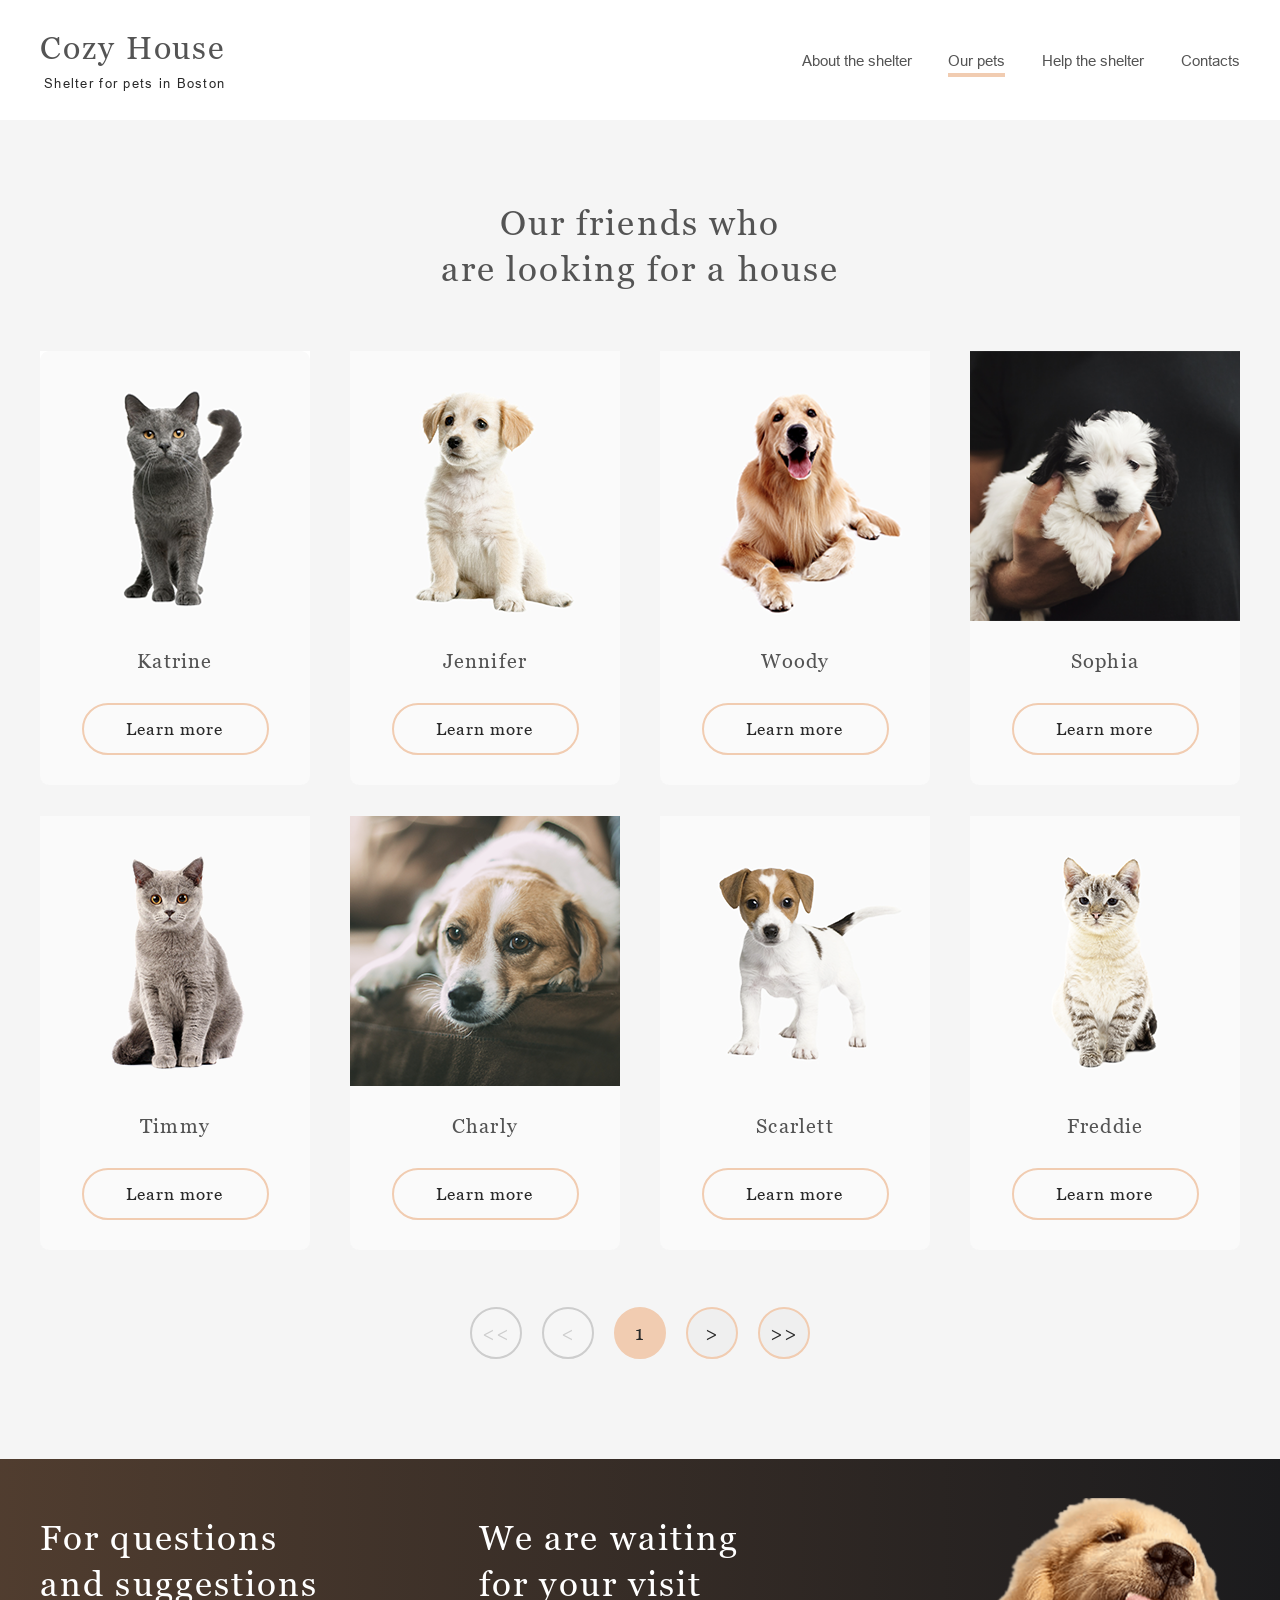
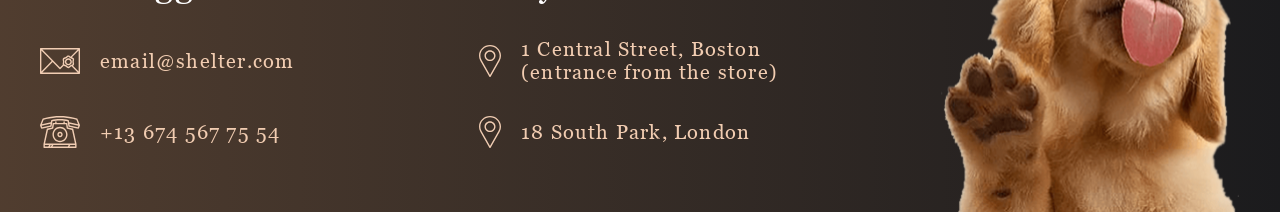
==== shelter/pets/index.html @ fe22a8f8 "feat: add our pets page" ====
<!DOCTYPE html>
<html lang="en">
<head>
    <meta charset="UTF-8">
    <meta http-equiv="X-UA-Compatible" content="IE=edge">
    <link rel="icon" type="image/png" sizes="32x32" href="../assets/favicons/favicon-16x16.png">
    <link rel="icon" type="image/png" sizes="16x16" href="../assets/favicons/favicon-32x32.png">
    <meta name="viewport" content="width=device-width, initial-scale=1.0">
    <link rel="stylesheet" href="../style.css">
    <title>Pets</title>
</head>
<body class="our-pets" id="our-pets">
    <header class="header">
        <div class="header__content container flex">
            <div class="header__logo">
                <a class="header__logotitle clr-dark--l"  href="../index.html">Cozy House</a>
                <span class="header__logosubtitle clr-dark--3xl">Shelter for pets in Boston</span>
            </div>
            <nav class="header__navcontainer flex">
                <ul class="header__navlist">
                    <li><a class="header__navitem clr-dark--l" href="../index.html">About the shelter</a></li>
                    <li><a class="header__navitem clr-dark--l active" href="index.html">Our pets</a></li>
                    <li><a class="header__navitem clr-dark--l" href="../index.html#help">Help the shelter</a></li>
                    <li><a class="header__navitem clr-dark--l" href="#contacts">Contacts</a></li>
                </ul>
            </nav>
            <button class="header__burger header__burger--hiden">
                <span class="header__burger-line"></span>
            </button>
        </div>
    </header>
    <main>
        <section class="pets">
            <div class="pets__container container">
                <h1 class="section__title pets-h2">Our friends who are&nbsp;looking for a house</h1>
                <div class="pets__slider">
                    <div class="pets__item">
                        <div class="pets__pic pets-pic-1"></div>
                        <div class="pets__content">
                            <h3 class="pets__title">Katrine</h3>
                            <a class="pets__btn" href="">Learn more</a>
                        </div>
                    </div>
                    <div class="pets__item">
                        <div class="pets__pic pets-pic-2"></div>
                        <div class="pets__content">
                            <h3 class="pets__title">Jennifer</h3>
                            <a class="pets__btn" href="">Learn more</a>
                        </div>
                    </div>
                    <div class="pets__item">
                        <div class="pets__pic pets-pic-3"></div>
                        <div class="pets__content">
                            <h3 class="pets__title">Woody</h3>
                            <a class="pets__btn" href="">Learn more</a>
                        </div>
                    </div>
                    <div class="pets__item">
                        <div class="pets__pic pets-pic-4"></div>
                        <div class="pets__content">
                            <h3 class="pets__title">Sophia</h3>
                            <a class="pets__btn" href="">Learn more</a>
                        </div>
                    </div>
                    <div class="pets__item">
                        <div class="pets__pic pets-pic-5"></div>
                        <div class="pets__content">
                            <h3 class="pets__title">Timmy</h3>
                            <a class="pets__btn" href="">Learn more</a>
                        </div>
                    </div>
                    <div class="pets__item">
                        <div class="pets__pic pets-pic-6"></div>
                        <div class="pets__content">
                            <h3 class="pets__title">Charly</h3>
                            <a class="pets__btn" href="">Learn more</a>
                        </div>
                    </div>
                    <div class="pets__item">
                        <div class="pets__pic pets-pic-7"></div>
                        <div class="pets__content">
                            <h3 class="pets__title">Scarlett</h3>
                            <a class="pets__btn" href="">Learn more</a>
                        </div>
                    </div>
                    <div class="pets__item">
                        <div class="pets__pic pets-pic-8"></div>
                        <div class="pets__content">
                            <h3 class="pets__title">Freddie</h3>
                            <a class="pets__btn" href="">Learn more</a>
                        </div>
                    </div>
                </div>
                <!-- end slider -->
                <div class="our-pets__slider__btns">
                    <button disabled class="slider__btn slider__btn--left">
                        &lt;&lt;
                    </button>
                    <button disabled class="slider__btn slider__btn--left">
                        &lt;
                    </button>
                    <button class="slider__btn slider__btn-center">
                       1
                    </button>
                    <button class="slider__btn slider__btn-right">
                       >
                    </button>
                    <button class="slider__btn slider__btn-right">
                        >>
                    </button>
                </div>
            </div>
        </section>
    </main>
    <footer id="contacts" class="footer">
        <div class="footer__container container">
            <div class="footer__contacts">
                <h2 class="section__title footer__title">For questions and suggestions</h2>
                <div class="footer__contactbox">
                    <img class="footer__icon" src="../assets/img/icon-email.svg" alt="">
                    <a class="footer__contact" href="mailto:email@shelter.com">email@shelter.com</a>
                </div>
                <div class="footer__contactbox">
                    <img class="footer__icon" src="../assets/img/icon-phone.svg" alt="">
                    <a class="footer__contact" href="tel:+136745677554">+13 674 567 75 54</a>
                </div>
            </div>
            <div class="footer__locations">
                <h2 class="section__title footer__title footer__locations-title">We are waiting for your visit</h2>
                <div class="footer__contactbox-locations">
                    <img class="footer__geoicon" src="../assets/img/icon-marker.svg" alt="">
                    <a class="footer__contact" target="_blank" href="https://goo.gl/maps/grsjUHvar33ihyu58">1 Central Street,
                        Boston (entrance&nbsp;from&nbsp;the store)</a>
                </div>
                <div class="footer__contactbox-locations">
                    <img class="footer__geoicon" src="../assets/img/icon-marker.svg" alt="">
                    <a class="footer__contact" target="_blank" href="https://goo.gl/maps/rsrkUraGzK2MXSgx6">18 South Park,
                        London</a>
                </div>
            </div>
            <img class="footer__dog" src="../assets/img/footer-puppy.png" alt="">
        </div>
    </footer>
</body>
</html>
---- shelter/style.css ----
/* ------------------- */
/* Custom properties   */
/* ------------------- */

:root {
  /* colors */
  --clr-dark: 230 35% 7%;
  --clr-light: 231 77% 90%;
  --color-light-xl: 0 0% 100%;
  --color-light-l: 0 0% 96%;
  --color-light-s: 0 0% 98%;
  --color-dark-s: 0 0% 80%;
  --color-dark-m: 0 0% 70%;
  --color-dark-l: 0 0% 33%;
  --color-dark-xl: 0 0% 30%;
  --color-dark-2xl: 0 0% 27%;
  --color-dark-3xl: 0 0% 16%;
  --color-primary: 25, 69%, 82%;
  --color-primary-light: 25 93% 88%;
  /* font-sizes */
  --fs-900: 2.75rem;
  --fs-800: 2.18rem;
  --fs-700: 1.5rem;
  --fs-600: 1.43rem;
  --fs-500: 0.93rem;
  --fs-400: 0.75rem;
  /* font-families */
  --ff-serif: "Georgia", serif;
  --ff-sans-serif: "Arial", sans-serif;
}

@media (min-width: 35em) {
  :root {
    --fs-800: 5rem;
    --fs-700: 2.5rem;
    --fs-600: 1.5rem;
    --fs-400: 1rem;
  }
}

@media (min-width: 45em) {
  :root {
    /* font-sizes */
    --fs-800: 6.25rem;
    --fs-700: 3.5rem;
    --fs-600: 2rem;
    --fs-400: 1.125rem;
  }
}

/* ------------------- */
/* Reset               */
/* ------------------- */

* {
  box-sizing: border-box;
  margin: 0;
  padding: 0;
}

html {
  scroll-behavior: smooth;
}

/* ------------------- */
/* Utility classes     */
/* ------------------- */

/* general */
.flex {
  display: flex;
  gap: var(--gap, 1rem);
}

.grid {
  display: grid;
  gap: var(--gap, 1rem);
}

.grid-container {
  display: grid;
  row-gap: 1rem;
  text-align: center;
  place-items: center;
  grid-template-columns: minmax(1rem, 1fr);
}

.container {
  /* padding-inline: 2.4em;
    margin-inline: auto;
    max-width: 80rem; */
  max-width: 1280px;
  margin: 0 auto;
  padding: 0 40px;
  overflow: hidden;
}

.btn {
  width: 207px;
  height: 52px;
  background: hsl(var(--color-primary));
  border-radius: 100px;
  font-family: var(--ff-serif);
  font-size: 17px;
  line-height: 130%;
  font-weight: 400;
  font-style: normal;
  letter-spacing: 0.06em;
  color: hsl(var(--color-dark-3xl));
  display: flex;
  align-items: center;
  justify-content: center;
  cursor: pointer;
  transition: all 0.5s ease;
}

.section__title {
  font-family: var(--ff-serif);
  font-size: 35px;
  line-height: 130%;
  font-weight: 400;
  font-style: normal;
  /* display: flex; */
  align-items: center;
  text-align: center;
  letter-spacing: 0.06em;
  color: hsl(var(--color-dark-l));
}

/* typography */
@font-face {
  font-family: Arial;
  font-display: swap;
  src: url(assets/fonts/arial/arial-regular.ttf);
  font-weight: 400;
  font-style: normal;
}

@font-face {
  font-family: Georgia;
  font-display: swap;
  src: url(assets/fonts/georgia/georgia-regular.ttf);
  font-weight: 400;
  font-style: normal;
}

a {
  text-decoration: none;
  cursor: pointer;
  color: inherit;
}

li {
  list-style: none;
}

.ff-main {
  font-family: var(--ff-normal);
}

.ff-tarif-header {
  font-family: var(--ff-tarif-header);
}

.ff-tarif-option {
  font-family: var(--ff-tarif-option);
}

.letter-spacing-1 {
  letter-spacing: 4.75px;
}

.letter-spacing-2 {
  letter-spacing: 2.7px;
}

.letter-spacing-3 {
  letter-spacing: 2.35px;
}

.uppercase {
  text-transform: uppercase;
}

.fs-900 {
  font-size: var(--fs-900);
}

.fs-800 {
  font-size: var(--fs-800);
}

.fs-700 {
  font-size: var(--fs-700);
}

.fs-600 {
  font-size: var(--fs-600);
}

.fs-500 {
  font-size: var(--fs-500);
}

.fs-400 {
  font-size: var(--fs-400);
}

.fw-bold {
  font-weight: var(--fw-bold);
}

.fw-medium {
  font-weight: var(--fw-medium);
}

.clr-primary {
  color: hsl(var(--color-primary));
}

.clr-dark--l {
  color: hsl(var(--color-dark-l));
}
.clr-dark--3xl {
  color: hsl(var(--color-dark-3xl));
}
.clr-light--xl {
  color: hsl(var(--color-light-xl));
}

.clr-dark--s {
  color: hsl(var(--color-dark-s));
}

.clr-light--s {
  color: hsl(var(--color-light-s));
}

.no-scroll {
  height: 100vh;
  overflow: hidden;
}

/* header */
.header {
  content: "";
  position: absolute;
  top: 0;
  width: 100%;
  margin-top: 30px;
}
.header__background {
  display: flex;
}
.header__logo {
  display: flex;
  flex-direction: column;
}
.header__logotitle {
  font-family: var(--ff-serif);
  line-height: 2.2rem;
  font-size: 2rem;
  line-height: 110%;
  font-weight: 400;
  font-style: normal;
  letter-spacing: 0.06em;
}

.header__logosubtitle {
  line-height: 1.06rem;
  font-family: var(--ff-sans-serif);
  font-size: 0.8rem;
  font-weight: 400;
  font-style: normal;
  letter-spacing: 0.1em;
  margin: 10px 0 0 4px;
}

.header__content {
  justify-content: space-between;
  display: flex;
}

.header__navcontainer {
  align-items: center;
}

.header__navlist {
  list-style-type: none;
  display: flex;
  gap: 2.3rem;
}

.header__navitem {
  font-family: "Arial";
  line-height: 160%;
  font-weight: 400;
  font-size: 15px;
  font-style: normal;
}

.header__navitem:hover {
  cursor: pointer;
  color: hsl(var(--color-light-s));
}

.header__navitem.active,
.header__navitem:focus {
  border-bottom: 4px solid hsl(var(--color-primary));
  outline: none;
  color: hsl(var(--color-light-s));
  padding-bottom: 4px;
}

.header__navitem:hover {
  cursor: pointer;
}

.header__navitem--disabled {
  pointer-events: none;
  cursor: default;
}

/* header-pets */

.header-pets {
  padding-top: 30px;
  padding-bottom: 26px;
}

.header__burger {
  position: absolute;
  width: 30px;
  height: 30px;
  top: 15px;
  right: 44px;
  padding: 0;
  border: none;
  -webkit-box-sizing: border-box;
  box-sizing: border-box;
  outline: none;
  cursor: pointer;
  background-color: transparent;
  z-index: 3;
  transition: all 2s;
}
.header__burger-line {
  position: relative;
  display: block;
  width: 30px;
  height: 2px;
  background-color: #f1cdb3;
  transition: all 2s;
}
.header__burger::before {
  position: absolute;
  display: block;
  content: "";
  background-color: #f1cdb3;
  width: 30px;
  height: 2px;
  top: 4px;
  transition: all 2s;
}
.header__burger::after {
  position: absolute;
  display: block;
  content: "";
  background-color: #f1cdb3;
  width: 30px;
  height: 2px;
  bottom: 4px;
  transition: all 2s;
}
.header__burger.is-active {
  transform: rotate(90deg) translateY(1px);
  transition: all 2s;
}

.header__burger--hiden {
  display: none;
}

.pets__all {
  display: flex;
  align-items: center;
  justify-content: center;
  column-gap: 90px;
}
.pets__label {
  display: flex;
  align-items: center;
  flex-direction: column;
}
.pets__img {
  flex: 1 1 auto;
  position: relative;
  overflow: hidden;
  width: 270px;
  height: 270px;
}

.pets__img img {
  width: 100%;
  position: relative;
  border-radius: 9px 9px 0px 0px;
  transition: all 0.5s ease;
}

/* hero */
.hero {
  /* height: 816px; */
  align-items: end;
  justify-content: space-between;
  background:
    url(assets/img/noise_transparent.png),
    radial-gradient(100% 215.42% at 0% 0%, #5b483a 0%, #262425 100%), #211f20;
}

.hero__content {
  color: hsl(var(--clr-light));
  /* align-items: center; */
  display: flex;
  gap: 1.5rem;
}

.hero__img {
  margin-top: 180px;
  background-image: url(assets/img/start-screen-puppy.png);
  object-fit: cover;
  height: 728px;
  width: 698px;
  background-repeat: no-repeat;
  background-size: cover;
  /* background-position: bottom right; */
  object-position: bottom;
  background-size: 100% 100%;
  z-index: 2;
}
.hero__text {
  width: 40%;
  margin-top: 300px;
}

.hero__text_flow * {
  margin-top: 2.65rem;
}
.hero__text__title {
  font-family: var(--ff-serif);
  font-size: 44px;
  line-height: 130%;
  font-weight: 400;
  font-style: normal;
  width: 70%;
  display: flex;
  align-items: center;
  color: hsl(var(--color-light-xl));
}

.btn__hero {
  cursor: pointer;
  transition: all 0.5s ease-in-out;
}

.btn__hero:hover {
  background: hsl(var(--color-primary-light));
  color: hsl(var(--color-dark-3xl));
}

.hero__text__description {
  font-family: "Arial";
  font-size: 15px;
  line-height: 160%;
  font-weight: 400;
  font-style: normal;
  display: flex;
  align-items: center;
  color: var(--color-dark-s);
  margin-top: 42px;
  padding-right: 10px;
}
/* about */

.about__container {
  display: flex;
  justify-content: center;
  align-items: center;
  padding-top: 80px;
  padding-bottom: 100px;
  gap: 7.5rem;
  /* padding-left: 9.5%; */
  max-width: 1200px;
  margin: 0 auto;
}

.about__img__box {
  width: 300px;
  height: 408px;
  /* margin-right: 7.9%; */
}

.about__img {
  background-image: url(assets/img/about-pets.png);
  background-repeat: no-repeat;
  background-size: cover;
  background-position: center center;
  display: inline-block;
  max-height: 100%;
  max-width: 100%;
  height: 100%;
  width: 100%;
  opacity: 1;
  vertical-align: middle;
}

.about__content {
  width: 38%;
}
.about__title {
  font-family: var(--ff-serif);
  font-size: 35px;
  line-height: 130%;
  font-weight: 400;
  font-style: normal;
  display: flex;
  align-items: center;
  text-align: left;
  letter-spacing: 0.06em;
  color: var(--color-dark-l);
  width: 78%;
}
.about__text {
  font-family: "Arial";
  font-size: 15px;
  line-height: 160%;
  font-weight: 400;
  font-style: normal;
  display: flex;
  align-items: center;
  color: hsl(var(--color-dark-xl));
  margin-top: 26px;
  /* width: 77%; */
}

/* pets */
.pets {
  background: hsl(var(--color-light-l));
}

.pets-h2 {
  width: 35%;
  margin-bottom: 40px;
}

.pets__container {
  display: flex;
  flex-direction: column;
  position: relative;
  padding-top: 80px;
  padding-bottom: 100px;
  align-items: center;
  max-width: 1280px;
  margin: 0 auto;
}

.slider__wrapper {
  width: 92.8%;
  width: 990px;
  /* margin: 0 20px; */
  overflow: hidden;
}

.pets__slider {
  display: flex;
  align-items: center;
  justify-content: start;
  width: 100%;
  /* padding: 40px 0 60px; */
  gap: 71px;
  position: relative;
  /* left: -1060px; */
}

.pets__btns_container {
  max-width: 1200px;
  position: relative;
}

.pets__slider__btns {
  display: -webkit-box;
  display: -ms-flexbox;
  display: flex;
  -webkit-box-align: center;
  -ms-flex-align: center;
  align-items: center;
  -webkit-box-pack: justify;
  -ms-flex-pack: justify;
  justify-content: space-between;
  position: absolute;
  /* top: 422px;
    left: calc(50% - 591px); */
  z-index: 0;
  left: 50%;
  top: 51%;
  transform: translate(-50%, -50%);
  width: 94%;
}

.slider__btn {
  width: 52px;
  height: 52px;
  border-radius: 50%;
  border: 2px solid hsl(var(--color-primary));
  cursor: pointer;
  display: -webkit-box;
  display: -ms-flexbox;
  display: flex;
  -webkit-box-align: center;
  -ms-flex-align: center;
  align-items: center;
  -webkit-box-pack: center;
  -ms-flex-pack: center;
  justify-content: center;
  -webkit-transition: all 0.2s ease;
  transition: all 0.2s ease;
}

.slider__btn-right img {
  transform: rotate(180deg);
}

.pets__item {
  display: flex;
  flex-direction: column;
  align-items: center;
  background: hsl(var(--color-light-s));
  border-radius: 9px;
  margin: 20px 0;
  padding-bottom: 30px;
  transition: all 0.5s ease;
}

.pets__item:hover {
  box-shadow: 0px 2px 35px 14px rgba(13, 13, 13, 0.04);
  transform: scale(1.06);
  cursor: pointer;
}

@keyframes move-right {
  from {
    left: -990px;
  }
  to {
    left: -1980px;
  }
}

.transition-right {
  animation-name: move-right;
  animation-duration: 1s;
}

@keyframes move-left {
  from {
    left: -990px;
  }
  to {
    left: -0px;
  }
}

.transition-left {
  animation-name: move-left;
  animation-duration: 1s;
}
/* .pets__pic {
    width: 270px;
    height: 270px;
    border-radius: 9px 9px 0px 0px;
} */
.pets__pic {
  flex: 1 1 auto;
  position: relative;
  overflow: hidden;
  width: 270px;
  height: 270px;
}
.pets__content {
  display: flex;
  flex-direction: column;
  align-items: center;
}

.pets__title {
  font-family: var(--ff-serif);
  font-size: 20px;
  line-height: 23px;
  font-weight: 400;
  font-style: normal;
  display: flex;
  align-items: center;
  text-align: center;
  letter-spacing: 0.06em;
  color: hsl(var(--color-dark-l));
  margin: 29px 0 30px;
}
.pets-pic-1 {
  background-image: url(assets/img/pets/katrine.png);
}

.pets-pic-2 {
  background-image: url(assets/img/pets/jennifer.png);
}

.pets-pic-3 {
  background-image: url(assets/img/pets/woody.png);
}

.pets-pic-4 {
  background-position: 50% 50%;
  background-size: cover;
  background-image: url(assets/img/pets/sophia.png);
}

.pets-pic-5 {
  background-image: url(assets/img/pets/timmy.png);
}

.pets-pic-6 {
  background-image: url(assets/img/pets/charly.png);
}

.pets-pic-7 {
  background-image: url(assets/img/pets/scarlett.png);
}

.pets-pic-8 {
  background-image: url(assets/img/pets/freddie.png);
}
.pets__btn {
  display: flex;
  align-items: center;
  padding: 15px 42px;
  width: 187px;
  height: 52px;
  border: 2px solid hsl(var(--color-primary));
  border-radius: 100px;
  font-family: var(--ff-serif);
  font-size: 17px;
  line-height: 130%;
  font-weight: 400;
  font-style: normal;
  letter-spacing: 0.06em;
  color: hsl(var(--color-dark-3xl));
  background: transparent;
}

.pets__btn:hover {
  background: hsl(var(--color-primary-light));
  color: hsl(var(--color-dark-3xl));
  border-color: hsl(var(--color-primary-light));
}

.slider__btn:hover {
  background: hsl(var(--color-primary-light));
  color: hsl(var(--color-dark-3xl));
  border-color: hsl(var(--color-primary-light));
}

.btn__pets:hover {
  background: hsl(var(--color-primary-light));
  color: hsl(var(--color-dark-3xl));
}

.btn__pets {
  width: 261px;
  height: 52px;
  border: none;
  margin-top: 40px;
  transition: all 0.5s ease;
}

/* help */

.help__container {
  display: flex;
  flex-direction: column;
  align-items: center;
  padding-top: 81px;
  padding-bottom: 44px;
}

.help__title {
  width: 36%;
}
.help__icons {
  display: flex;
  align-items: center;
  justify-content: center;
  flex-wrap: wrap;
  /* gap: 55px 120px; */
  padding-top: 59px;
  max-width: 1200px;
}

.help__item {
  display: flex;
  flex-direction: column;
  align-items: center;
  margin-right: 60px;
  margin-left: 60px;
  margin-bottom: 55px;
}

.help__text {
  font-family: var(--ff-serif);
  font-size: 20px;
  line-height: 115%;
  font-weight: 400;
  font-style: normal;
  display: flex;
  align-items: center;
  text-align: center;
  letter-spacing: 0.06em;
  color: hsl(var(--color-dark-l));
  margin-top: 30px;
}

/* donations */
.donation {
  background: hsl(var(--color-light-l));
}
.donation__container {
  gap: 2rem;
  padding-top: 80px;
  padding-bottom: 102px;
  width: 80%;
  display: flex;
  align-items: center;
}
.donation__img__box {
  width: 502px;
  height: 261px;
  margin-left: 1rem;
}

.donation__img {
  background-image: url(assets/img/donation-dog.png);
  background-repeat: no-repeat;
  background-size: cover;
  background-position: center center;
  /* display: inline-block; */
  max-height: 100%;
  max-width: 100%;
  height: 100%;
  width: 100%;
  opacity: 1;
  vertical-align: middle;
}

.donation__content {
  max-width: 40%;
}

.donation__title {
  text-align: left;
}

.donation__subtitle {
  font-family: var(--ff-serif);
  font-size: 15px;
  line-height: 110%;
  font-weight: 400;
  font-style: normal;
  display: flex;
  align-items: center;
  margin-top: 1.1rem;
  letter-spacing: 0.06em;
  color: hsl(var(--color-dark-l));
}

.donation__description {
  font-family: var(--ff-sans-serif);
  font-style: italic;
  font-weight: 400;
  font-size: 12px;
  line-height: 18px;
  display: flex;
  align-items: center;
  color: hsl(var(--color-dark-m));
}

.donation__bank {
  display: flex;
  align-items: center;
  margin: 20px 0;
  padding: 10px 15px;
  background: hsl(var(--color-primary));
  border-radius: 9px;
  width: 349px;
  font-family: var(--ff-serif);
  font-size: 20px;
  line-height: 115%;
  font-weight: 400;
  font-style: normal;
  letter-spacing: 0.06em;
  color: hsl(var(--color-dark-l));
}

.donation__bank a {
  color: hsl(var(--color-dark-l));
  padding-left: 14px;
}
/* footer */

.footer {
  width: 100%;
  background-image:
    linear-gradient(to right, hsla(25, 26%, 25%, 1), hsla(240, 4%, 11%, 1)),
    url(assets/img/footer-background.png);
  background-repeat: no-repeat;
  background-size: cover;
  background-position: center center;
}

.footer__container {
  display: flex;
  justify-content: space-between;
  padding-top: 39px;
  padding-bottom: 0;
  flex-wrap: wrap;
}

.footer__title {
  color: hsl(var(--color-light-xl));
  text-align: left;
  margin-top: 17px;
}

.footer__contactbox {
  margin: 41px 0 44px;
  display: flex;
  align-items: center;
}

.footer__contacts {
  /* margin-top: 41px; */
  margin-bottom: 27px;
}

.footer__contactbox {
  margin: 39px 0 34px;
  display: flex;
  align-items: center;
}
.footer__locations {
  margin-bottom: 32px;
  display: flex;
  align-items: flex-start;
  flex-direction: column;
}

.footer__contactbox-locations {
  display: flex;
  align-items: center;
}
/* .footer__contactbox-locations {
    margin-top: 15px;
    margin-bottom: 15px;
} */
.footer__contactbox {
  margin: 39px 0 34px;
  display: flex;
  align-items: center;
}
.footer__locations {
  width: 302px;
}

.footer__icon {
  width: 40px;
}

.footer__contact {
  font-family: var(--ff-serif);
  font-size: 20px;
  line-height: 115%;
  letter-spacing: 0.06em;
  font-weight: 400;
  font-style: normal;
  color: hsl(var(--color-primary));
  margin-left: 20px;
}

.footer__geoicon {
  width: 22px;
}

.footer__contacts {
  width: 280px;
}

.footer__locations-title {
  margin-bottom: 32px;
}

.footer__contactbox-locations {
  margin-bottom: 32px;
}
/* -------- */
/* our-pets */
/* -------- */
.our-pets .pets {
  margin-top: 120px;
}

.our-pets .pets__slider {
  padding: 0;
  flex-wrap: wrap;
  gap: 11px 40px;
  max-width: 1200px;
}
.our-pets .pets__item {
  margin: 20px 0 0 0;
  padding-bottom: 30px;
}

.our-pets__slider__btns {
  display: -webkit-box;
  display: -ms-flexbox;
  display: flex;
  margin: 0 auto;
  width: 340px;
  -webkit-box-pack: justify;
  -ms-flex-pack: justify;
  justify-content: space-between;
  margin-top: 57px;
}

.our-pets .slider__btn {
  font-family: var(--ff-serif);
  font-style: normal;
  font-weight: 400;
  font-size: 20px;
  line-height: 115%;
  display: flex;
  align-items: center;
  text-align: center;
  letter-spacing: 0.06em;
  color: hsl(var(--color-dark-s));
}

.our-pets .slider__btn-first--left {
  border: 2px solid var(--color-dark-s);
}

.our-pets .slider__btn {
  font-family: "Georgia";
  font-style: normal;
  font-weight: 400;
  font-size: 20px;
  line-height: 115%;
  display: flex;
  align-items: center;
  text-align: center;
  letter-spacing: 0.06em;
  color: hsl(var(--color-dark-s));
}

.our-pets .slider__btn--left {
  border: 2px solid hsl(var(--color-dark-s));
}

.our-pets .slider__btn-center {
  background: hsl(var(--color-primary));
  color: hsl(var(--color-dark-3xl));
}

.our-pets .slider__btn-right {
  color: hsl(var(--color-dark-3xl));
}

.our-pets .header__navitem {
  color: hsl(var(--color-dark-l));
}
.our-pets .header__navitem:hover {
  color: hsl(var(--color-dark-3xl));
}
.our-pets .header__content {
  padding-bottom: 30px;
}
.our-pets .header__burger-line,
.our-pets .header__burger::before,
.our-pets .header__burger::after {
  background-color: #000;
}

.our-pets .pets__item {
  margin-bottom: 0;
  padding-bottom: 30px;
}

.slider__btn--left:disabled {
  color: #cdcdcd;
  cursor: unset;
  background: #f6f6f6;
  border: 2px solid #cdcdcd;
}
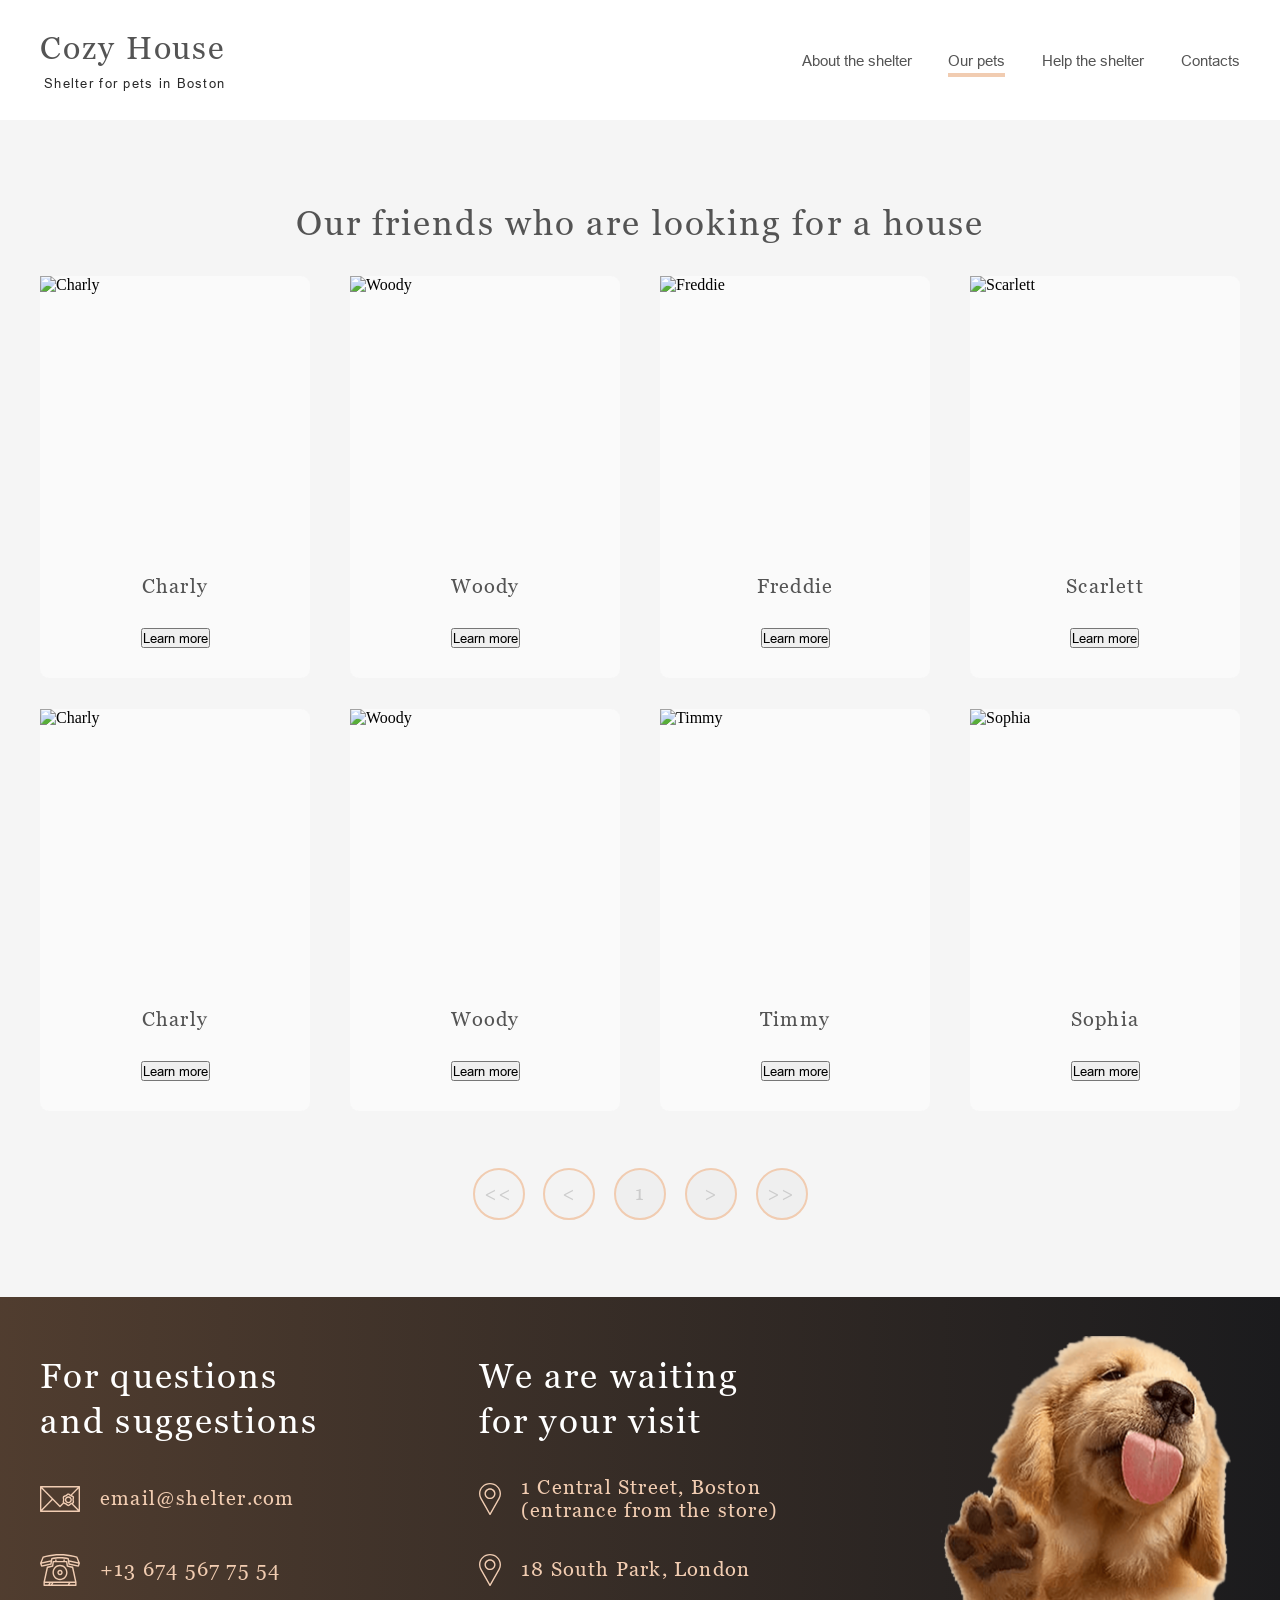
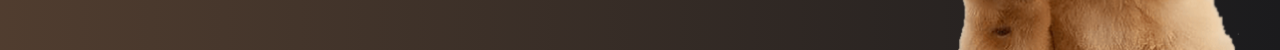
==== commit 83bf701b: "feat: add slider and pagination" ====
--- a/shelter/pets/index.html
+++ b/shelter/pets/index.html
@@ -1,145 +1,218 @@
-<!DOCTYPE html>
+<!doctype html>
 <html lang="en">
-<head>
-    <meta charset="UTF-8">
-    <meta http-equiv="X-UA-Compatible" content="IE=edge">
-    <link rel="icon" type="image/png" sizes="32x32" href="../assets/favicons/favicon-16x16.png">
-    <link rel="icon" type="image/png" sizes="16x16" href="../assets/favicons/favicon-32x32.png">
-    <meta name="viewport" content="width=device-width, initial-scale=1.0">
-    <link rel="stylesheet" href="../style.css">
+  <head>
+    <meta charset="UTF-8" />
+    <meta http-equiv="X-UA-Compatible" content="IE=edge" />
+    <link
+      rel="icon"
+      type="image/png"
+      sizes="32x32"
+      href="../assets/favicons/favicon-16x16.png"
+    />
+    <link
+      rel="icon"
+      type="image/png"
+      sizes="16x16"
+      href="../assets/favicons/favicon-32x32.png"
+    />
+    <meta name="viewport" content="width=device-width, initial-scale=1.0" />
+    <link rel="stylesheet" href="../style.css" />
+    <script src="../js/app.js" defer></script>
+    <script src="../js/pets.js" defer></script>
     <title>Pets</title>
-</head>
-<body class="our-pets" id="our-pets">
+  </head>
+  <body class="our-pets" id="our-pets">
     <header class="header">
-        <div class="header__content container flex">
-            <div class="header__logo">
-                <a class="header__logotitle clr-dark--l"  href="../index.html">Cozy House</a>
-                <span class="header__logosubtitle clr-dark--3xl">Shelter for pets in Boston</span>
-            </div>
-            <nav class="header__navcontainer flex">
-                <ul class="header__navlist">
-                    <li><a class="header__navitem clr-dark--l" href="../index.html">About the shelter</a></li>
-                    <li><a class="header__navitem clr-dark--l active" href="index.html">Our pets</a></li>
-                    <li><a class="header__navitem clr-dark--l" href="../index.html#help">Help the shelter</a></li>
-                    <li><a class="header__navitem clr-dark--l" href="#contacts">Contacts</a></li>
-                </ul>
-            </nav>
-            <button class="header__burger header__burger--hiden">
-                <span class="header__burger-line"></span>
-            </button>
-        </div>
+      <div class="header__content container flex">
+        <div class="header__logo">
+          <a class="header__logotitle clr-dark--l" href="../index.html">
+            Cozy House
+          </a>
+          <span class="header__logosubtitle clr-dark--3xl">
+            Shelter for pets in Boston
+          </span>
+        </div>
+
+        <div class="header__background">
+          <nav class="header__navcontainer flex">
+            <ul class="header__navlist">
+              <li>
+                <a class="header__navitem clr-dark--l" href="../index.html">
+                  About the shelter
+                </a>
+              </li>
+
+              <li>
+                <a
+                  class="header__navitem clr-dark--l active no-click"
+                  href="index.html"
+                >
+                  Our pets
+                </a>
+              </li>
+
+              <li>
+                <a
+                  class="header__navitem clr-dark--l"
+                  href="../index.html#help"
+                >
+                  Help the shelter
+                </a>
+              </li>
+
+              <li>
+                <a class="header__navitem clr-dark--l" href="#contacts">
+                  Contacts
+                </a>
+              </li>
+            </ul>
+          </nav>
+        </div>
+
+        <button class="header__burger">
+          <span class="header__burger-line"></span>
+        </button>
+      </div>
     </header>
     <main>
-        <section class="pets">
-            <div class="pets__container container">
-                <h1 class="section__title pets-h2">Our friends who are&nbsp;looking for a house</h1>
-                <div class="pets__slider">
-                    <div class="pets__item">
-                        <div class="pets__pic pets-pic-1"></div>
-                        <div class="pets__content">
-                            <h3 class="pets__title">Katrine</h3>
-                            <a class="pets__btn" href="">Learn more</a>
-                        </div>
-                    </div>
-                    <div class="pets__item">
-                        <div class="pets__pic pets-pic-2"></div>
-                        <div class="pets__content">
-                            <h3 class="pets__title">Jennifer</h3>
-                            <a class="pets__btn" href="">Learn more</a>
-                        </div>
-                    </div>
-                    <div class="pets__item">
-                        <div class="pets__pic pets-pic-3"></div>
-                        <div class="pets__content">
-                            <h3 class="pets__title">Woody</h3>
-                            <a class="pets__btn" href="">Learn more</a>
-                        </div>
-                    </div>
-                    <div class="pets__item">
-                        <div class="pets__pic pets-pic-4"></div>
-                        <div class="pets__content">
-                            <h3 class="pets__title">Sophia</h3>
-                            <a class="pets__btn" href="">Learn more</a>
-                        </div>
-                    </div>
-                    <div class="pets__item">
-                        <div class="pets__pic pets-pic-5"></div>
-                        <div class="pets__content">
-                            <h3 class="pets__title">Timmy</h3>
-                            <a class="pets__btn" href="">Learn more</a>
-                        </div>
-                    </div>
-                    <div class="pets__item">
-                        <div class="pets__pic pets-pic-6"></div>
-                        <div class="pets__content">
-                            <h3 class="pets__title">Charly</h3>
-                            <a class="pets__btn" href="">Learn more</a>
-                        </div>
-                    </div>
-                    <div class="pets__item">
-                        <div class="pets__pic pets-pic-7"></div>
-                        <div class="pets__content">
-                            <h3 class="pets__title">Scarlett</h3>
-                            <a class="pets__btn" href="">Learn more</a>
-                        </div>
-                    </div>
-                    <div class="pets__item">
-                        <div class="pets__pic pets-pic-8"></div>
-                        <div class="pets__content">
-                            <h3 class="pets__title">Freddie</h3>
-                            <a class="pets__btn" href="">Learn more</a>
-                        </div>
-                    </div>
-                </div>
-                <!-- end slider -->
-                <div class="our-pets__slider__btns">
-                    <button disabled class="slider__btn slider__btn--left">
-                        &lt;&lt;
-                    </button>
-                    <button disabled class="slider__btn slider__btn--left">
-                        &lt;
-                    </button>
-                    <button class="slider__btn slider__btn-center">
-                       1
-                    </button>
-                    <button class="slider__btn slider__btn-right">
-                       >
-                    </button>
-                    <button class="slider__btn slider__btn-right">
-                        >>
-                    </button>
-                </div>
-            </div>
-        </section>
+      <section class="pets">
+        <div class="pets__container container">
+          <h1 class="section__title pets-h2">
+            Our friends who are&nbsp;looking for a house
+          </h1>
+          <div class="pets__slider">
+            <div class="pets__item">
+              <div class="pets__pic pets-pic-1"></div>
+              <div class="pets__content">
+                <p class="pets__title">Katrine</p>
+                <a class="pets__btn" href="">Learn more</a>
+              </div>
+            </div>
+            <div class="pets__item">
+              <div class="pets__pic pets-pic-2"></div>
+              <div class="pets__content">
+                <p class="pets__title">Jennifer</p>
+                <a class="pets__btn" href="">Learn more</a>
+              </div>
+            </div>
+            <div class="pets__item">
+              <div class="pets__pic pets-pic-3"></div>
+              <div class="pets__content">
+                <p class="pets__title">Woody</p>
+                <a class="pets__btn" href="">Learn more</a>
+              </div>
+            </div>
+            <div class="pets__item">
+              <div class="pets__pic pets-pic-4"></div>
+              <div class="pets__content">
+                <p class="pets__title">Sophia</p>
+                <a class="pets__btn" href="">Learn more</a>
+              </div>
+            </div>
+            <div class="pets__item">
+              <div class="pets__pic pets-pic-5"></div>
+              <div class="pets__content">
+                <p class="pets__title">Timmy</p>
+                <a class="pets__btn" href="">Learn more</a>
+              </div>
+            </div>
+            <div class="pets__item">
+              <div class="pets__pic pets-pic-6"></div>
+              <div class="pets__content">
+                <p class="pets__title">Charly</p>
+                <a class="pets__btn" href="">Learn more</a>
+              </div>
+            </div>
+            <div class="pets__item">
+              <div class="pets__pic pets-pic-7"></div>
+              <div class="pets__content">
+                <p class="pets__title">Scarlett</p>
+                <a class="pets__btn" href="">Learn more</a>
+              </div>
+            </div>
+            <div class="pets__item">
+              <div class="pets__pic pets-pic-8"></div>
+              <div class="pets__content">
+                <p class="pets__title">Freddie</p>
+                <a class="pets__btn" href="">Learn more</a>
+              </div>
+            </div>
+          </div>
+          <!-- end slider -->
+          <div class="our-pets__slider__btns">
+            <button class="slider__btn first">&lt;&lt;</button>
+
+            <button class="slider__btn prev">&lt;</button>
+
+            <button class="slider__btn current">1</button>
+
+            <button class="slider__btn next">&gt;</button>
+
+            <button class="slider__btn last">&gt;&gt;</button>
+          </div>
+        </div>
+      </section>
     </main>
     <footer id="contacts" class="footer">
-        <div class="footer__container container">
-            <div class="footer__contacts">
-                <h2 class="section__title footer__title">For questions and suggestions</h2>
-                <div class="footer__contactbox">
-                    <img class="footer__icon" src="../assets/img/icon-email.svg" alt="">
-                    <a class="footer__contact" href="mailto:email@shelter.com">email@shelter.com</a>
-                </div>
-                <div class="footer__contactbox">
-                    <img class="footer__icon" src="../assets/img/icon-phone.svg" alt="">
-                    <a class="footer__contact" href="tel:+136745677554">+13 674 567 75 54</a>
-                </div>
-            </div>
-            <div class="footer__locations">
-                <h2 class="section__title footer__title footer__locations-title">We are waiting for your visit</h2>
-                <div class="footer__contactbox-locations">
-                    <img class="footer__geoicon" src="../assets/img/icon-marker.svg" alt="">
-                    <a class="footer__contact" target="_blank" href="https://goo.gl/maps/grsjUHvar33ihyu58">1 Central Street,
-                        Boston (entrance&nbsp;from&nbsp;the store)</a>
-                </div>
-                <div class="footer__contactbox-locations">
-                    <img class="footer__geoicon" src="../assets/img/icon-marker.svg" alt="">
-                    <a class="footer__contact" target="_blank" href="https://goo.gl/maps/rsrkUraGzK2MXSgx6">18 South Park,
-                        London</a>
-                </div>
-            </div>
-            <img class="footer__dog" src="../assets/img/footer-puppy.png" alt="">
-        </div>
+      <div class="footer__container container">
+        <div class="footer__contacts">
+          <h2 class="section__title footer__title">
+            For questions and suggestions
+          </h2>
+          <div class="footer__contactbox">
+            <img
+              class="footer__icon"
+              src="../assets/img/icon-email.svg"
+              alt=""
+            />
+            <a class="footer__contact" href="mailto:email@shelter.com"
+              >email@shelter.com</a
+            >
+          </div>
+          <div class="footer__contactbox">
+            <img
+              class="footer__icon"
+              src="../assets/img/icon-phone.svg"
+              alt=""
+            />
+            <a class="footer__contact" href="tel:+136745677554"
+              >+13 674 567 75 54</a
+            >
+          </div>
+        </div>
+        <div class="footer__locations">
+          <h2 class="section__title footer__title footer__locations-title">
+            We are waiting for your visit
+          </h2>
+          <div class="footer__contactbox-locations">
+            <img
+              class="footer__geoicon"
+              src="../assets/img/icon-marker.svg"
+              alt=""
+            />
+            <a
+              class="footer__contact"
+              target="_blank"
+              href="https://goo.gl/maps/grsjUHvar33ihyu58"
+              >1 Central Street, Boston (entrance&nbsp;from&nbsp;the store)</a
+            >
+          </div>
+          <div class="footer__contactbox-locations">
+            <img
+              class="footer__geoicon"
+              src="../assets/img/icon-marker.svg"
+              alt=""
+            />
+            <a
+              class="footer__contact"
+              target="_blank"
+              href="https://goo.gl/maps/rsrkUraGzK2MXSgx6"
+              >18 South Park, London</a
+            >
+          </div>
+        </div>
+        <img class="footer__dog" src="../assets/img/footer-puppy.png" alt="" />
+      </div>
     </footer>
-</body>
-</html>+  </body>
+</html>
--- a/shelter/style.css
+++ b/shelter/style.css
@@ -327,8 +327,8 @@
   padding-top: 30px;
   padding-bottom: 26px;
 }
-
 .header__burger {
+  display: none;
   position: absolute;
   width: 30px;
   height: 30px;
@@ -336,13 +336,9 @@
   right: 44px;
   padding: 0;
   border: none;
-  -webkit-box-sizing: border-box;
-  box-sizing: border-box;
-  outline: none;
+  background: transparent;
   cursor: pointer;
-  background-color: transparent;
-  z-index: 3;
-  transition: all 2s;
+  z-index: 5;
 }
 .header__burger-line {
   position: relative;
@@ -377,34 +373,51 @@
   transition: all 2s;
 }
 
-.header__burger--hiden {
-  display: none;
-}
-
-.pets__all {
-  display: flex;
-  align-items: center;
-  justify-content: center;
-  column-gap: 90px;
-}
-.pets__label {
-  display: flex;
-  align-items: center;
-  flex-direction: column;
-}
-.pets__img {
-  flex: 1 1 auto;
-  position: relative;
-  overflow: hidden;
-  width: 270px;
-  height: 270px;
-}
-
-.pets__img img {
-  width: 100%;
-  position: relative;
-  border-radius: 9px 9px 0px 0px;
-  transition: all 0.5s ease;
+@media (width: 767px) {
+  .header__content {
+    width: 99%;
+  }
+}
+@media (max-width: 767px) {
+  .header__burger {
+    display: block;
+  }
+  body {
+    overflow-x: hidden;
+  }
+  .header__navlist {
+    display: flex;
+    width: 90%;
+    height: 50%;
+    margin: 0 auto;
+    text-align: center;
+    flex-direction: column;
+    padding-top: 114px;
+    gap: 2.5rem;
+  }
+
+  .header__navcontainer {
+    align-items: center;
+    background: #292929;
+    position: fixed;
+    width: 320px;
+    top: 0;
+    left: 100%;
+    bottom: 0;
+    z-index: 3;
+    transform: translateX(0);
+    transition: all 2s;
+  }
+
+  .header__navcontainer-open {
+    transform: translateX(-100%);
+  }
+  /* .header__content {
+    width: 94%;
+  } */
+  .header__navitem {
+    font-size: 32px;
+  }
 }
 
 /* hero */
@@ -479,6 +492,81 @@
   margin-top: 42px;
   padding-right: 10px;
 }
+
+@media (max-width: 70rem) {
+  .hero__content {
+    flex-direction: column;
+    align-items: center;
+  }
+  .hero__img {
+    height: 593px;
+    width: 569px;
+    margin-top: 77px;
+    align-self: flex-end;
+  }
+  .hero__text_flow * {
+    margin-top: 2.5rem;
+  }
+  .hero__text {
+    width: 65%;
+    margin-top: 111px;
+    display: flex;
+    flex-direction: column;
+  }
+  .btn__hero {
+    align-self: center;
+  }
+  .hero__text__description {
+    padding-right: 0;
+  }
+}
+@media (max-width: 768px) {
+  .container {
+    padding: 0 30px;
+  }
+}
+@media (max-width: 40rem) {
+  .container {
+    padding: 0 10px;
+  }
+  .hero__content {
+    gap: 6.71rem;
+  }
+  .hero__text {
+    align-items: center;
+    width: 100%;
+    margin-top: 111px;
+  }
+  .hero__text__title {
+    font-size: 1.8rem;
+    text-align: center;
+    line-height: 32.5px;
+  }
+  .hero__text_flow * {
+    margin-top: 2.5rem;
+  }
+  .hero__text__description {
+    padding-right: 0;
+    text-align: center;
+  }
+  .hero__img {
+    height: 271px;
+    width: 260px;
+    margin-top: 0;
+    align-self: flex-end;
+    margin-left: 37px;
+    align-self: auto;
+  }
+
+  @media (max-width: 325px) {
+    .header__content {
+      padding: 0 20px;
+    }
+    .header__burger {
+      right: 20px;
+    }
+  }
+}
 /* about */
 
 .about__container {
@@ -542,6 +630,54 @@
   /* width: 77%; */
 }
 
+@media (max-width: 70rem) {
+  .about__container {
+    flex-direction: column;
+    gap: 4.8rem;
+    /* padding-left: 0; */
+  }
+  .about__img__box {
+    order: 2;
+    margin-right: 0;
+  }
+
+  .about__content {
+    order: 1;
+    width: 61%;
+  }
+
+  .about__title {
+    width: 90%;
+  }
+  .about__text {
+    width: 100%;
+  }
+}
+
+@media (max-width: 40rem) {
+  .about__title {
+    font-size: 1.56rem;
+    text-align: center;
+    width: 100%;
+  }
+  .about__container {
+    padding-top: 45px;
+    padding-bottom: 45px;
+    gap: 2.3rem;
+  }
+  .about__content {
+    order: 1;
+    width: 90%;
+  }
+  .about__text {
+    text-align: justify;
+    margin-top: 23px;
+  }
+  .about__img__box {
+    width: 260px;
+    height: 353.6px;
+  }
+}
 /* pets */
 .pets {
   background: hsl(var(--color-light-l));
@@ -646,6 +782,31 @@
   cursor: pointer;
 }
 
+.pets__all {
+  display: flex;
+  align-items: center;
+  justify-content: center;
+  column-gap: 90px;
+}
+.pets__label {
+  display: flex;
+  align-items: center;
+  flex-direction: column;
+}
+.pets__img {
+  flex: 1 1 auto;
+  position: relative;
+  overflow: hidden;
+  width: 270px;
+  height: 270px;
+}
+
+.pets__img img {
+  width: 100%;
+  position: relative;
+  border-radius: 9px 9px 0px 0px;
+  transition: all 0.5s ease;
+}
 @keyframes move-right {
   from {
     left: -990px;
@@ -704,7 +865,50 @@
   color: hsl(var(--color-dark-l));
   margin: 29px 0 30px;
 }
-.pets-pic-1 {
+
+.slider__wrapper {
+  overflow: hidden;
+}
+
+.pets__slider {
+  display: flex;
+}
+
+.pets__all {
+  min-width: 100%;
+  display: flex;
+  gap: 30px;
+}
+
+.transition-right {
+  animation: moveRight 0.5s;
+}
+
+.transition-left {
+  animation: moveLeft 0.5s;
+}
+
+@keyframes moveRight {
+  from {
+    transform: translateX(0);
+  }
+
+  to {
+    transform: translateX(-100%);
+  }
+}
+
+@keyframes moveLeft {
+  from {
+    transform: translateX(0);
+  }
+
+  to {
+    transform: translateX(100%);
+  }
+}
+
+/* .pets-pic-1 {
   background-image: url(assets/img/pets/katrine.png);
 }
 
@@ -779,8 +983,76 @@
   margin-top: 40px;
   transition: all 0.5s ease;
 }
-
+@media (max-width: 1120px) {
+  .slider__wrapper {
+    width: 580px;
+  }
+}
+@media (max-width: 639px) {
+  .slider__wrapper {
+    width: 300px;
+  }
+}
+@media (max-width: 1120px) {
+  .pets__slider {
+    column-gap: 40px;
+  }
+  .pets__all {
+    column-gap: 40px;
+  }
+}
+@media (max-width: 639px) {
+  .pets__slider {
+    left: -310px;
+    padding: 0 15px;
+  }
+}
+@media (max-width: 70rem) {
+  .pets__item:nth-last-child(1) {
+    display: none;
+  }
+
+  .pets__slider__btns {
+    width: 93%;
+    top: 52%;
+  }
+  .pets-h2 {
+    width: 65%;
+  }
+}
+
+@media (max-width: 40rem) {
+  .pets-h2 {
+    margin-bottom: 20px;
+  }
+  .pets__container {
+    padding-top: 40px;
+    padding-bottom: 40px;
+  }
+  .section__title {
+    font-size: 25px;
+  }
+  .pets__item:nth-last-child(2) {
+    display: none;
+  }
+
+  .pets__slider__btns {
+    width: 57%;
+    top: 80%;
+  }
+  .pets-h2 {
+    width: 100%;
+  }
+
+  .btn__pets {
+    margin-top: 98px;
+  }
+} */
 /* help */
+.no-click {
+  pointer-events: none;
+  cursor: default;
+}
 
 .help__container {
   display: flex;
@@ -824,6 +1096,49 @@
   letter-spacing: 0.06em;
   color: hsl(var(--color-dark-l));
   margin-top: 30px;
+}
+
+@media (max-width: 70rem) {
+  .help__item {
+    width: 170px;
+    margin-right: 30px;
+    margin-left: 30px;
+  }
+  .help__title {
+    width: 50%;
+  }
+}
+
+@media (max-width: 40rem) {
+  .help__title {
+    width: 75%;
+    line-height: 32.5px;
+  }
+  .help__container {
+    padding-top: 44px;
+    padding-bottom: 12px;
+  }
+  .help__item {
+    width: 139px;
+    margin: 0;
+    margin-bottom: 30px;
+  }
+  .help__item img {
+    width: 50px;
+    height: 50px;
+    margin-bottom: 16px;
+  }
+  .help__text {
+    font-size: 15px;
+    line-height: 110%;
+    letter-spacing: 0.06em;
+    margin-top: 5px;
+  }
+
+  .help__icons {
+    padding-top: 40px;
+    justify-content: space-between;
+  }
 }
 
 /* donations */
@@ -911,6 +1226,59 @@
   color: hsl(var(--color-dark-l));
   padding-left: 14px;
 }
+
+@media (max-width: 60rem) {
+  .donation__container {
+    flex-direction: column;
+    gap: 3.78rem;
+    padding-bottom: 99px;
+  }
+  .donation__content {
+    order: 1;
+    max-width: 68%;
+  }
+  .donation__img__box {
+    order: 2;
+    margin-left: 0;
+  }
+  .donation__subtitle {
+    margin-top: 1.4rem;
+  }
+}
+
+@media (max-width: 40rem) {
+  .donation__container {
+    gap: 3rem;
+    padding-top: 40px;
+    padding-bottom: 40px;
+    width: 92%;
+  }
+  .donation__img__box {
+    width: 252px;
+    height: 132px;
+    margin: 0 auto;
+  }
+  .donation__content {
+    max-width: 100%;
+  }
+
+  .donation__bank {
+    margin: 22px 0;
+    padding: 9px 15px;
+    width: 281px;
+    font-size: 15px;
+    margin-left: -4px;
+  }
+
+  .donation__subtitle {
+    width: 100%;
+    letter-spacing: 0;
+  }
+
+  .donation__title {
+    text-align: center;
+  }
+}
 /* footer */
 
 .footer {
@@ -964,6 +1332,7 @@
   display: flex;
   align-items: center;
 }
+
 /* .footer__contactbox-locations {
     margin-top: 15px;
     margin-bottom: 15px;
@@ -1007,6 +1376,106 @@
 .footer__contactbox-locations {
   margin-bottom: 32px;
 }
+
+@media (max-width: 60rem) {
+  .footer__container {
+    width: 91%;
+    padding-top: 13px;
+  }
+  .footer__dog {
+    padding-top: 21px;
+    margin: 0 auto;
+  }
+  .footer__contactbox {
+    margin: 39px 0 34px;
+    display: flex;
+    align-items: center;
+  }
+  .footer__title {
+    color: hsl(var(--color-light-xl));
+    text-align: left;
+    margin-top: 17px;
+    margin-bottom: 32px;
+  }
+  .footer__locations {
+    margin: -1px 0 12px;
+    display: flex;
+    align-items: start;
+    flex-direction: column;
+  }
+  .footer__contactbox-locations {
+    display: flex;
+    align-items: center;
+    margin-bottom: 33px;
+  }
+  .footer__contacts {
+    margin-top: 0px;
+    margin-bottom: 12px;
+  }
+}
+
+@media (max-width: 40rem) {
+  .footer__container {
+    width: 100%;
+    padding-top: 12px;
+    flex-direction: column;
+    align-items: center;
+  }
+  .footer__title {
+    text-align: center;
+    margin-top: 9px;
+    margin-bottom: 26px;
+  }
+
+  .footer__contacts {
+    display: flex;
+    flex-direction: column;
+    align-items: center;
+  }
+  .footer__contactbox {
+    margin-top: 15px;
+    margin-bottom: 23px;
+  }
+  .footer__contacts {
+    margin-top: 10px;
+    margin-bottom: 10px;
+    width: 100%;
+  }
+  .footer__contactbox-locations {
+    margin-top: 10px;
+    margin-bottom: 28px;
+  }
+  .footer__contactbox-locations {
+    /* margin-top: 10px;
+    margin-bottom: 10px; */
+    width: 100%;
+  }
+  .footer__locations {
+    display: flex;
+    flex-direction: column;
+    align-items: flex-start;
+  }
+  .footer__locations {
+    margin-top: -1px;
+    margin: -2px 0 13px;
+  }
+
+  .footer__locations-title {
+    width: 85%;
+    align-self: center;
+  }
+
+  .footer__dog {
+    padding-top: 0px;
+    width: 260px;
+    height: 269px;
+  }
+  .footer__contactbox-locations {
+    margin-top: 11px;
+    margin-bottom: 29px;
+    width: 100%;
+  }
+}
 /* -------- */
 /* our-pets */
 /* -------- */
@@ -1106,3 +1575,77 @@
   background: #f6f6f6;
   border: 2px solid #cdcdcd;
 }
+
+@media (max-width: 70rem) {
+  .our-pets .pets-h2 {
+    width: 62%;
+    margin-bottom: 14px;
+  }
+
+  .our-pets .pets__item:nth-last-child(2) {
+    display: none;
+  }
+  .our-pets .pets__item:nth-last-child(1) {
+    display: none;
+    background: red;
+  }
+
+  .our-pets__slider__btns {
+    margin-top: 39px;
+  }
+
+  .our-pets .pets__container {
+    padding-bottom: 74px;
+  }
+}
+
+@media (max-width: 768rem) {
+  .our-pets .pets-h2 {
+    width: 65%;
+    margin-bottom: 10px;
+  }
+
+  .our-pets__slider__btns {
+    max-width: 335px;
+  }
+  .our-pets .pets__container {
+    padding-bottom: 77px;
+  }
+  .our-pets .pets__slider {
+    justify-content: center;
+  }
+}
+
+@media (max-width: 40rem) {
+  .our-pets .pets-h2 {
+    width: 96%;
+    margin-bottom: 10px;
+  }
+  .our-pets .pets__slider {
+    left: 0;
+  }
+
+  .our-pets .pets__item {
+    margin: 34px 0 0 0;
+    padding-bottom: 16px;
+  }
+
+  .our-pets .pets__item:nth-last-child(3) {
+    display: none;
+  }
+  .our-pets .pets__item:nth-last-child(4) {
+    display: none;
+  }
+  .our-pets .pets__item:nth-last-child(5) {
+    display: none;
+  }
+  .our-pets__slider__btns {
+    max-width: 300px;
+  }
+  .our-pets .pets__container {
+    padding-bottom: 42px;
+  }
+  .our-pets__slider__btns {
+    margin-top: 55px;
+  }
+}
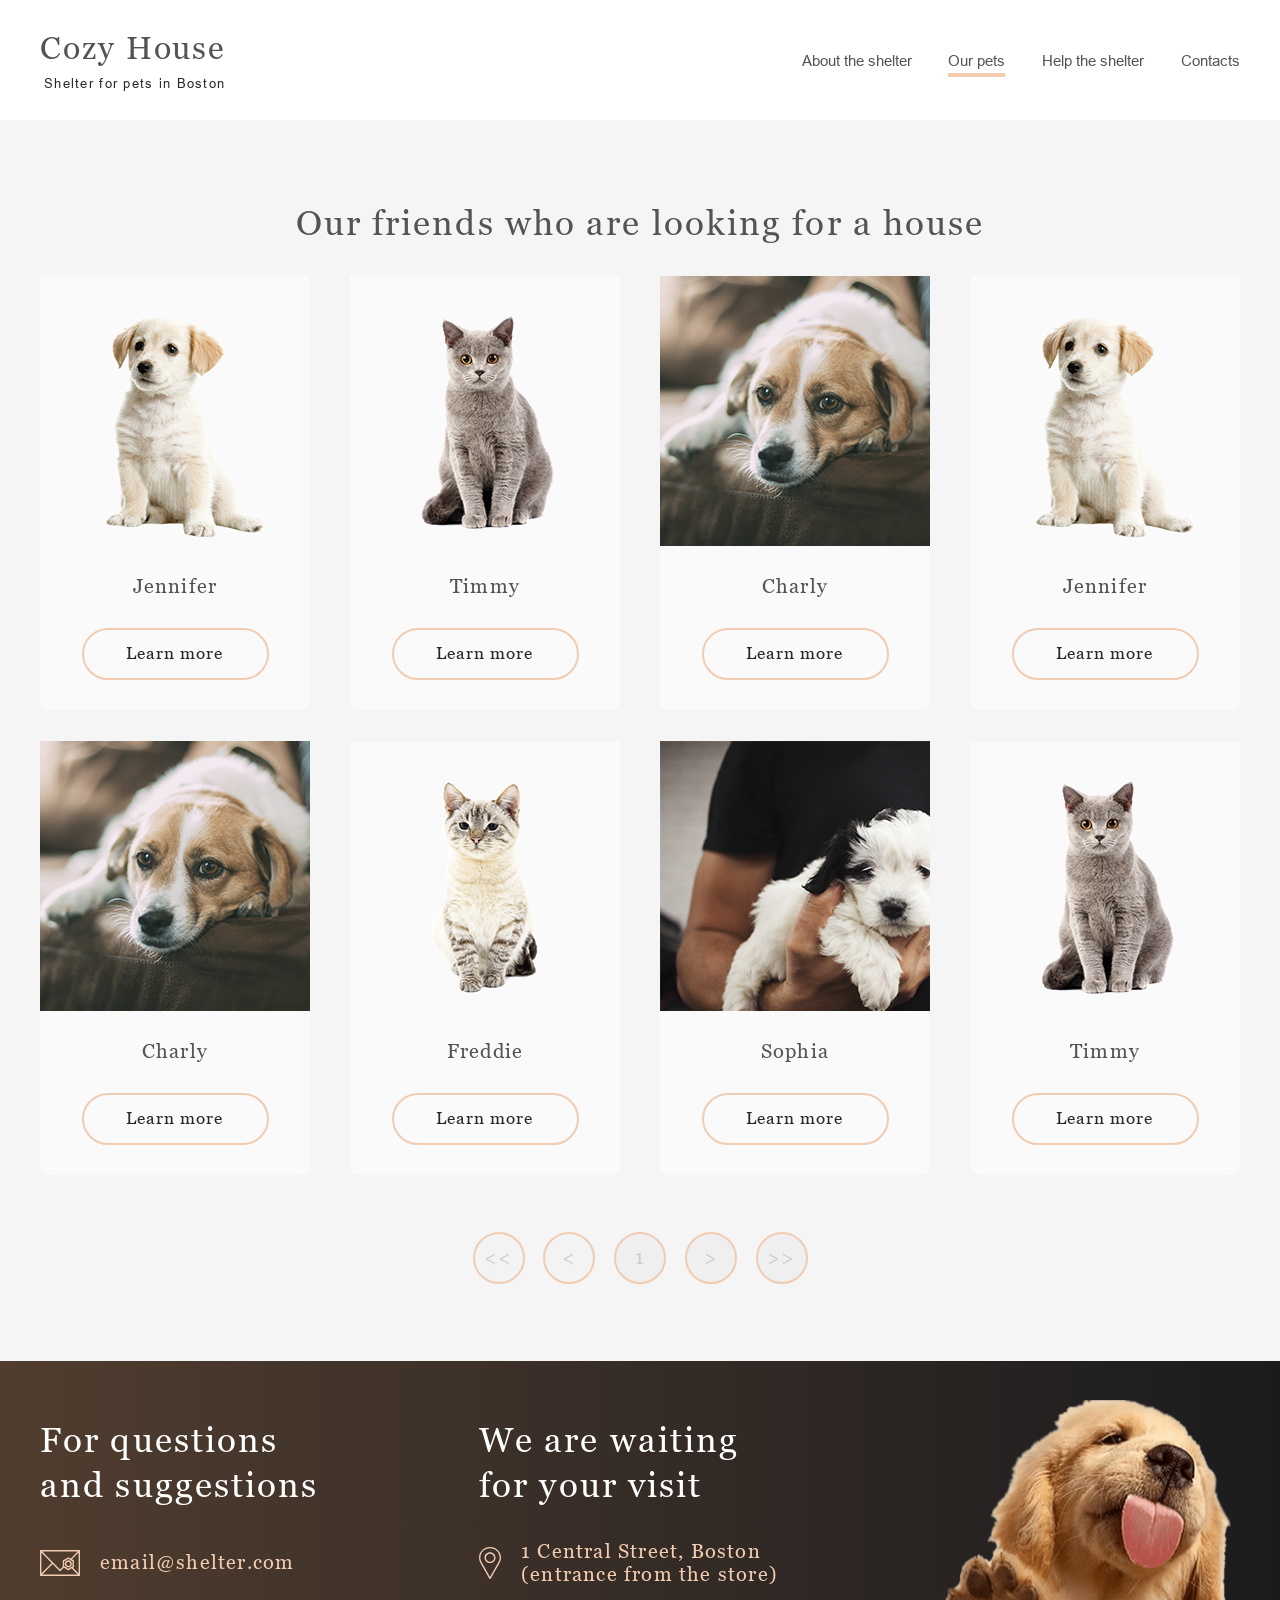
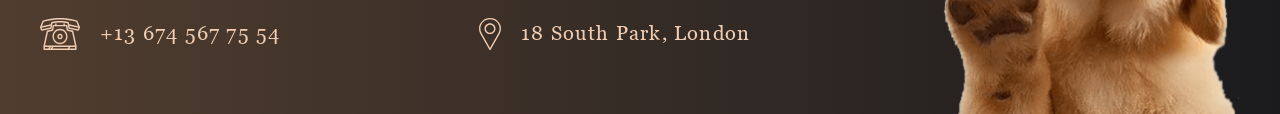
==== commit 67364453: "fix: img src slider" ====
--- a/shelter/pets/index.html
+++ b/shelter/pets/index.html
@@ -19,6 +19,7 @@
     <link rel="stylesheet" href="../style.css" />
     <script src="../js/app.js" defer></script>
     <script src="../js/pets.js" defer></script>
+    <script src="../js/modal.js" defer></script>
     <title>Pets</title>
   </head>
   <body class="our-pets" id="our-pets">
@@ -214,5 +215,24 @@
         <img class="footer__dog" src="../assets/img/footer-puppy.png" alt="" />
       </div>
     </footer>
+    <div class="modal">
+      <div class="modal__wrapper">
+        <button class="modal__close">&#10005;</button>
+
+        <div class="modal__content">
+          <div class="modal__img"></div>
+
+          <div class="modal__info">
+            <h3 class="modal__title"></h3>
+
+            <h4 class="modal__subtitle"></h4>
+
+            <p class="modal__description"></p>
+
+            <ul class="modal__list"></ul>
+          </div>
+        </div>
+      </div>
+    </div>
   </body>
 </html>
--- a/shelter/style.css
+++ b/shelter/style.css
@@ -807,33 +807,7 @@
   border-radius: 9px 9px 0px 0px;
   transition: all 0.5s ease;
 }
-@keyframes move-right {
-  from {
-    left: -990px;
-  }
-  to {
-    left: -1980px;
-  }
-}
-
-.transition-right {
-  animation-name: move-right;
-  animation-duration: 1s;
-}
-
-@keyframes move-left {
-  from {
-    left: -990px;
-  }
-  to {
-    left: -0px;
-  }
-}
-
-.transition-left {
-  animation-name: move-left;
-  animation-duration: 1s;
-}
+
 /* .pets__pic {
     width: 270px;
     height: 270px;
@@ -888,59 +862,6 @@
   animation: moveLeft 0.5s;
 }
 
-@keyframes moveRight {
-  from {
-    transform: translateX(0);
-  }
-
-  to {
-    transform: translateX(-100%);
-  }
-}
-
-@keyframes moveLeft {
-  from {
-    transform: translateX(0);
-  }
-
-  to {
-    transform: translateX(100%);
-  }
-}
-
-/* .pets-pic-1 {
-  background-image: url(assets/img/pets/katrine.png);
-}
-
-.pets-pic-2 {
-  background-image: url(assets/img/pets/jennifer.png);
-}
-
-.pets-pic-3 {
-  background-image: url(assets/img/pets/woody.png);
-}
-
-.pets-pic-4 {
-  background-position: 50% 50%;
-  background-size: cover;
-  background-image: url(assets/img/pets/sophia.png);
-}
-
-.pets-pic-5 {
-  background-image: url(assets/img/pets/timmy.png);
-}
-
-.pets-pic-6 {
-  background-image: url(assets/img/pets/charly.png);
-}
-
-.pets-pic-7 {
-  background-image: url(assets/img/pets/scarlett.png);
-}
-
-.pets-pic-8 {
-  background-image: url(assets/img/pets/freddie.png);
-}
 .pets__btn {
   display: flex;
   align-items: center;
@@ -964,6 +885,60 @@
   color: hsl(var(--color-dark-3xl));
   border-color: hsl(var(--color-primary-light));
 }
+@keyframes moveRight {
+  from {
+    transform: translateX(0);
+  }
+
+  to {
+    transform: translateX(-100%);
+  }
+}
+
+@keyframes moveLeft {
+  from {
+    transform: translateX(0);
+  }
+
+  to {
+    transform: translateX(100%);
+  }
+}
+
+/* .pets-pic-1 {
+  background-image: url(assets/img/pets/katrine.png);
+}
+
+.pets-pic-2 {
+  background-image: url(assets/img/pets/jennifer.png);
+}
+
+.pets-pic-3 {
+  background-image: url(assets/img/pets/woody.png);
+}
+
+.pets-pic-4 {
+  background-position: 50% 50%;
+  background-size: cover;
+  background-image: url(assets/img/pets/sophia.png);
+}
+
+.pets-pic-5 {
+  background-image: url(assets/img/pets/timmy.png);
+}
+
+.pets-pic-6 {
+  background-image: url(assets/img/pets/charly.png);
+}
+
+.pets-pic-7 {
+  background-image: url(assets/img/pets/scarlett.png);
+}
+
+.pets-pic-8 {
+  background-image: url(assets/img/pets/freddie.png);
+}
+
 
 .slider__btn:hover {
   background: hsl(var(--color-primary-light));
@@ -1649,3 +1624,223 @@
     margin-top: 55px;
   }
 }
+
+.modal {
+  position: fixed;
+  inset: 0;
+
+  display: flex;
+  justify-content: center;
+  align-items: center;
+
+  background: rgba(41, 41, 41, 0.6);
+
+  opacity: 0;
+  visibility: hidden;
+
+  transition: 0.3s;
+
+  z-index: 100;
+}
+
+.modal.active {
+  opacity: 1;
+  visibility: visible;
+}
+
+.modal__wrapper {
+  position: relative;
+
+  width: 900px;
+  height: 500px;
+
+  background: #fafafa;
+
+  border-radius: 9px;
+
+  overflow: visible;
+}
+
+.modal__content {
+  display: flex;
+
+  width: 100%;
+  height: 100%;
+}
+
+.modal__img {
+  width: 500px;
+  flex-shrink: 0;
+}
+
+.modal__img img {
+  width: 100%;
+  height: 100%;
+
+  object-fit: cover;
+
+  display: block;
+
+  border-radius: 9px 0 0 9px;
+}
+
+.modal__info {
+  padding: 50px 20px 20px 29px;
+
+  display: flex;
+  flex-direction: column;
+}
+
+.modal__title {
+  margin: 0;
+
+  font-family: Georgia;
+
+  font-size: 35px;
+
+  font-weight: 400;
+
+  letter-spacing: 0.06em;
+}
+
+.modal__subtitle {
+  margin: 10px 0 40px;
+
+  font-family: Georgia;
+
+  font-size: 20px;
+
+  font-weight: 400;
+
+  letter-spacing: 0.06em;
+}
+
+.modal__description {
+  margin: 0 0 40px;
+
+  font-family: Georgia;
+
+  font-size: 15px;
+
+  line-height: 17px;
+
+  letter-spacing: 0.06em;
+}
+
+.modal__list {
+  margin: 0;
+
+  padding-left: 15px;
+}
+
+.modal__list li {
+  margin-bottom: 11px;
+
+  font-family: Georgia;
+
+  font-size: 15px;
+
+  line-height: 17px;
+
+  letter-spacing: 0.06em;
+}
+
+.modal__list li::marker {
+  color: #f1cdb3;
+}
+
+.modal__close {
+  position: absolute;
+
+  right: -42px;
+
+  top: -52px;
+
+  width: 52px;
+  height: 52px;
+
+  border: 2px solid #f1cdb3;
+
+  border-radius: 50%;
+
+  background: transparent;
+
+  cursor: pointer;
+
+  font-size: 18px;
+
+  transition: 0.3s;
+}
+
+.modal__close:hover {
+  background: #fddcc4;
+}
+
+.no-scroll {
+  overflow: hidden;
+}
+
+@media (max-width: 1279px) {
+  .modal__wrapper {
+    width: 630px;
+    height: 350px;
+  }
+
+  .modal__img {
+    width: 350px;
+  }
+
+  .modal__info {
+    padding: 10px 9px 10px 11px;
+  }
+
+  .modal__title {
+    font-size: 35px;
+  }
+
+  .modal__subtitle {
+    margin: 10px 0 20px;
+  }
+
+  .modal__description {
+    margin-bottom: 20px;
+    font-size: 13px;
+    line-height: 14px;
+  }
+
+  .modal__list li {
+    margin-bottom: 6px;
+  }
+}
+
+@media (max-width: 767px) {
+  .modal__wrapper {
+    width: 240px;
+    height: auto;
+  }
+
+  .modal__img {
+    display: none;
+  }
+
+  .modal__info {
+    padding: 10px;
+  }
+
+  .modal__title {
+    text-align: center;
+  }
+
+  .modal__subtitle {
+    text-align: center;
+  }
+
+  .modal__description {
+    text-align: justify;
+    margin-bottom: 20px;
+  }
+
+  .modal__close {
+    right: -30px;
+  }
+}
